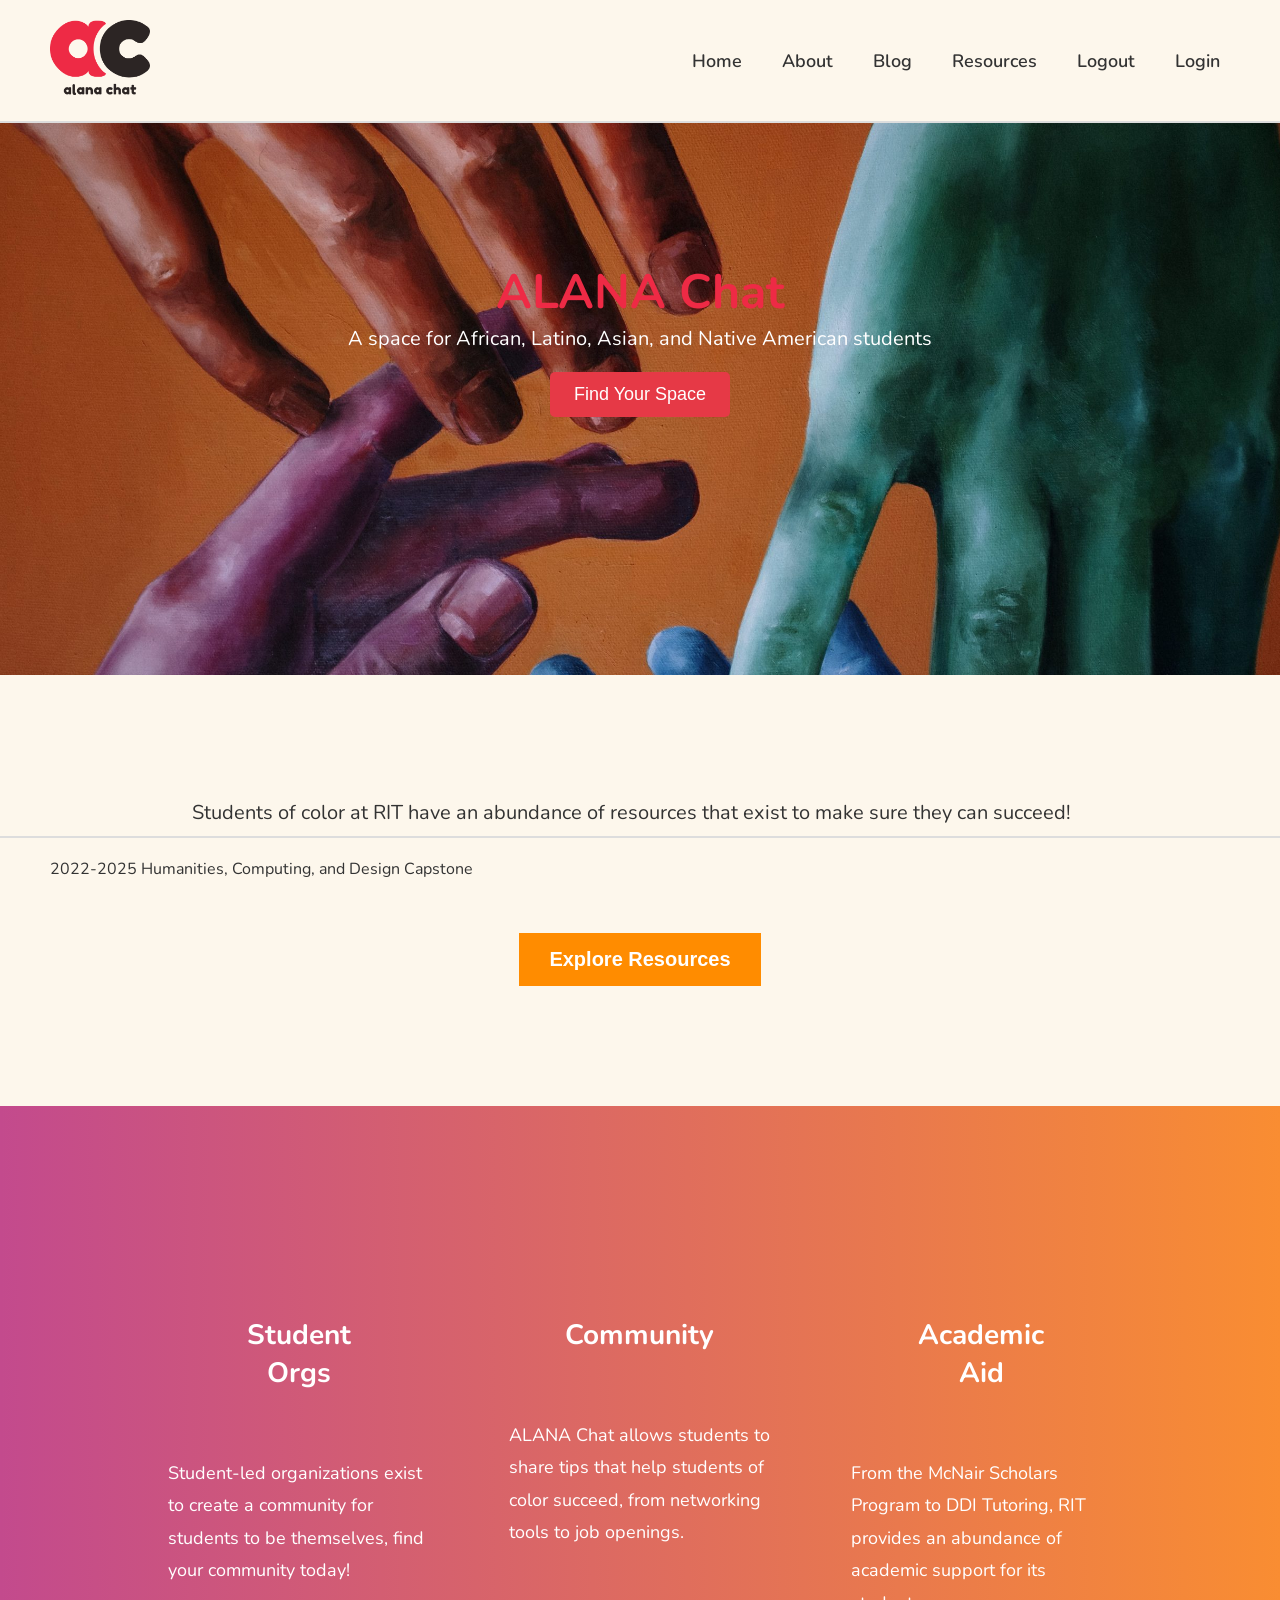
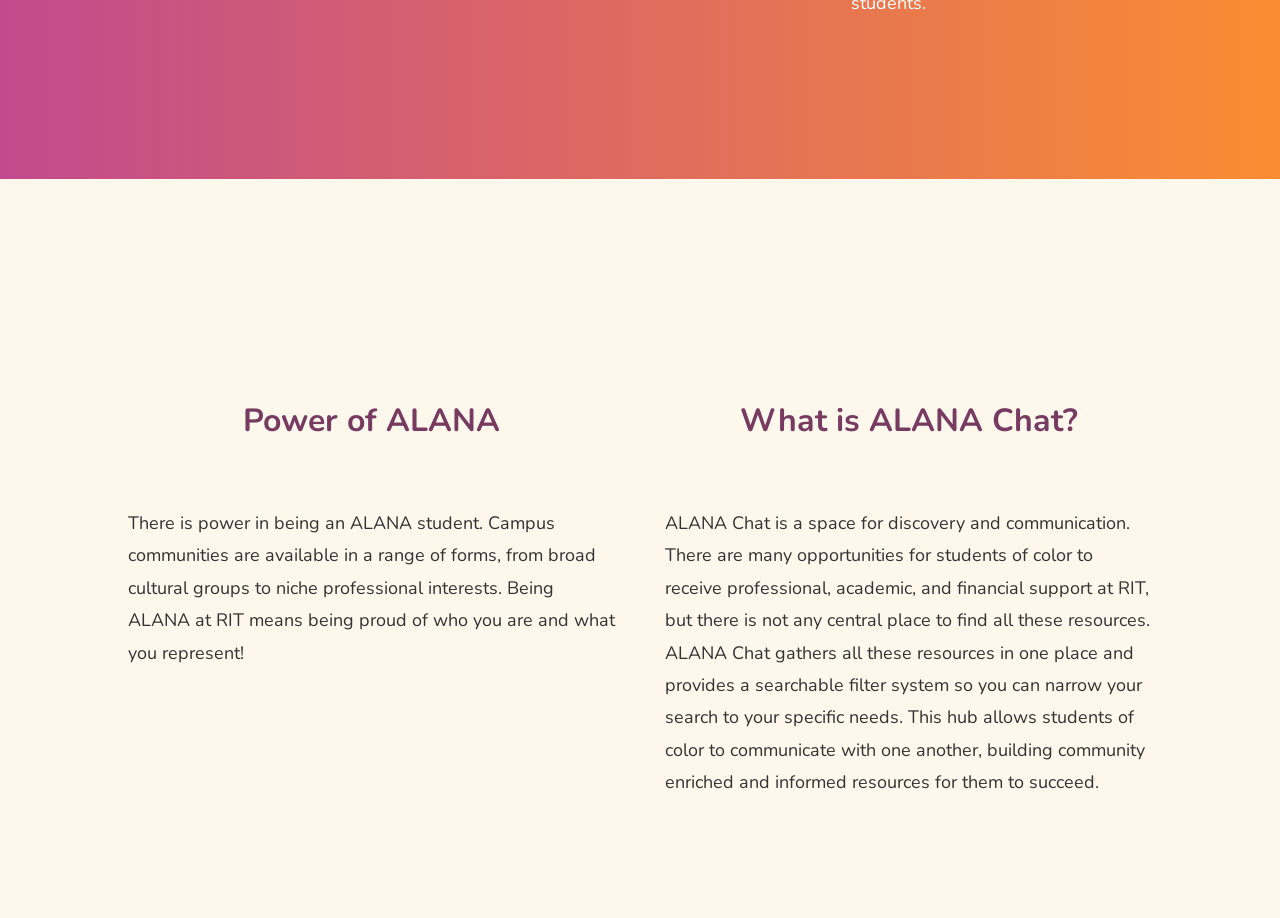
==== index.html @ 31219cce "adding working repository" ====
<!DOCTYPE html>
<html lang="en">
<head>
    <meta charset="UTF-8">
    <meta name="viewport" content="width=device-width, initial-scale=1.0">
    <title>ALANA Chat - Home</title>
    <link rel="stylesheet" href="assets/css/styles.css">
</head>
<body>
<div class="background"></div> <!-- Background Layer -->

<div class="content">
    <!-- Header -->
    <div id="header"></div>
    <script>
        fetch('header.php')
            .then(response => response.text())
            .then(data => document.getElementById('header').innerHTML = data);
    </script>

    <!-- Main Section -->
    <main>
        <section class="intro">
            <h1>ALANA Chat</h1>
            <p>A space for African, Latino, Asian, and Native American students</p>
            <button onclick="window.location.href='blog.php'">Find Your Space</button>
        </section>

        <section class="section-white">
            <p>Students of color at RIT have an abundance of resources that exist to make sure they can succeed! Here, you can find the resources you need to <strong>find your community.</strong> Everything from financial support, professional support, and even student-led organizations are here for you to use.</p>
            <button onclick="window.location.href='resources.php'">Explore Resources</button>
        </section>

        <section class="section-block">
            <div class="text-box">
                <h2>Student Orgs</h2>
                <p>Student-led organizations exist to create a community for students to be themselves, find your community today!</p>
            </div>
            <div class="text-box">
                <h2>Community</h2>
                <p>ALANA Chat allows students to share tips that help students of color succeed, from networking tools to job openings.</p>
            </div>
            <div class="text-box">
                <h2>Academic Aid</h2>
                <p>From the McNair Scholars Program to DDI Tutoring, RIT provides an abundance of academic support for its students.</p>
            </div>
        </section>

        <section class="info-section">
            <div class="info-box">
                <h2>Power of ALANA</h2>
                <p>There is power in being an ALANA student. Campus communities are available in a range of forms, from broad cultural groups to niche professional interests. Being ALANA at RIT means being proud of who you are and what you represent!</p>
            </div>
            <div class="info-box">
                <h2>What is ALANA Chat?</h2>
                <p>ALANA Chat is a space for discovery and communication. There are many opportunities for students of color to receive professional, academic, and financial support at RIT, but there is not any central place to find all these resources. ALANA Chat gathers all these resources in one place and provides a searchable filter system so you can narrow your search to your specific needs. This hub allows students of color to communicate with one another, building community enriched and informed resources for them to succeed.</p>
            </div>
        </section>

    </main>

    <!-- Footer -->
    <div id="footer"></div>
    <script>
        fetch('footer.html')
            .then(response => response.text())
            .then(data => document.getElementById('footer').innerHTML = data);
    </script>
</div>
</body>
</html>
---- assets/css/styles.css ----
/* Import Nunito Font */
@import url('https://fonts.googleapis.com/css2?family=Nunito:wght@300;400;600;700&display=swap');

/* Reset Styles */
* {
    margin: 0;
    padding: 0;
    box-sizing: border-box;
}

body {
    font-family: 'Nunito', sans-serif;
    background-color: #fdf7ec;
    color: #333;
    display: flex;
    flex-direction: column;
    min-height: 100vh;
}

/* Background Layer */
.background {
    position: absolute;
    top: 0;
    left: 0;
    width: 100%;
    height: 100vh;
    background-image: url('../img/background.jpg');
    background-repeat: no-repeat;
    background-size: cover;
    background-position: center;
    z-index: -1;
}

/* Header & Footer Styles */
header, footer {
    display: flex;
    justify-content: space-between;
    align-items: center;
    padding: 20px 50px;
    background-color: #fdf7ec;
    width: 100%;
    position: fixed;
    z-index: 1000;
}

header {
    top: 0;
    border-bottom: 2px solid #ddd;
}

footer {
    bottom: 0;
    border-top: 2px solid #ddd;
}

/* Logo Styling */
.logo {
    max-width: 150px;
}

.logo img {
    width: 100px;
    height: auto;
}

/* Navigation Styles */
nav ul, .footer-nav ul {
    list-style: none;
    display: flex;
    gap: 20px;
    margin: 0;
    padding: 0;
}

nav ul li, .footer-nav ul li {
    display: inline;
}

nav ul li a, .footer-nav ul li a {
    text-decoration: none;
    color: #333;
    font-size: 18px;
    font-weight: 600;
    padding: 5px 10px;
    transition: color 0.3s;
}

nav ul li a.active, nav ul li a:hover, .footer-nav ul li a:hover {
    color: #e63946;
    border-bottom: 2px solid #e63946;
}

/* Intro Section */
.intro {
    display: flex;
    flex-direction: column;
    align-items: center;
    justify-content: center;
    text-align: center;
    height: 75vh;
    color: white;
    position: relative;
    z-index: 2;
    background: transparent;
}

.intro h1 {
    font-size: 48px;
    font-weight: 700;
    color: #ee2a45;
}

.intro p {
    font-size: 20px;
    margin-bottom: 20px;
    font-weight: 400;
}

.intro button {
    background-color: #e63946;
    color: white;
    border: none;
    padding: 12px 24px;
    font-size: 18px;
    cursor: pointer;
    border-radius: 5px;
    transition: background 0.3s;
}

.intro button:hover {
    background-color: #c92d36;
}

/* Explore Resources Section */
.section-white {
    background-color: #fdf7ec;
    padding: 120px 15%;
    text-align: center;
    box-shadow: 0px 4px 10px rgba(0, 0, 0, 0.1);
}

.section-white p {
    font-size: 20px;
    line-height: 1.8;
    max-width: 900px;
    text-align: left;
    margin: 0 auto 30px auto;
}

.section-white button {
    background-color: darkorange;
    color: white;
    border: none;
    padding: 15px 30px;
    text-align: left;
    font-size: 20px;
    font-weight: 600;
    cursor: pointer;
    border-readius: 10px;
    transition: background 0.3s;
}

.section-white button:hover {
    background-color: #e76a3f;
}

/* Section Styling */
.section-block {
    display: flex;
    justify-content: space-between;
    padding: 120px 10%;
    text-align: left;
    background: linear-gradient(90deg, #C34A8D, #F98D32); /* Smooth transition */
    margin-bottom: 50px;
}


.section-block .text-box {
    flex: 1;
    max-width: 500px;
    padding: 40px;
    color: white;
}

.section-block h2 {
    font-size: 28px;
    font-weight: 700;
    margin-bottom: 15px;
}

.section-block p {
    font-size: 18px;
    line-height: 1.8;
}

/* Add Resource Section */
.add-resource-section {
    background-color: #fdf7ec;
    text-align: center;
    padding: 100px 15%;
}

.add-resource-section h3 {
    font-size: 32px;
    font-weight: 700;
    color: #773b62;
    margin-bottom: 20px;
}

.add-resource-section button {
    background-color: darkorange;
    color: white;
    border: none;
    padding: 15px 30px;
    text-align: left;
    font-size: 20px;
    font-weight: 600;
    cursor: pointer;
    border-radius: 10px;
    transition: background 0.3s;
}

.add-resource-section button:hover {
    background-color: #e76a3f;
    transform: scale(1.05);
}

/* Info Section */
.info-section {
    display: flex;
    justify-content: space-between;
    padding: 120px 10%;
    background-color: #fdf7ec;
    gap: 50px;
}

.info-box {
    flex: 1;
    max-width: 600px;
}

.info-box h2 {
    font-size: 32px;
    font-weight: 700;
    color: #773b62;
    margin-bottom: 15px;
}

.info-box p {
    font-size: 18px;
    line-height: 1.8;
    color: #333;
}

/*About page styling*/
.about-top {
    position: relative;
    top: 150px;
}

.about-top h1, h2, pre {
    text-align: center;
}

.about-top pre{
    font-family: 'Franklin Gothic Medium', 'Arial Narrow', Arial, sans-serif;
}

.about {
    position: relative;
    top: 100px;
}

.about h1, h2 {
    padding: 50px;
}

.about h2 {
    position: relative;
    top: -50px;
    left: -50px;
}

.about pre {
    position: relative;
    top: -100px;
    font-family: 'Franklin Gothic Medium', 'Arial Narrow', Arial, sans-serif;
    text-align: left;
}

.about image {
    position: relative;
    top: -50px;
    left: 500px;
}

#container {
    justify-content: center;
    gap: 15px;
    display: flex;
    flex-wrap: wrap;
 }

 #headnames {
    text-align: left;
    padding-left: 100px;
    text-decoration-line: underline;
 }
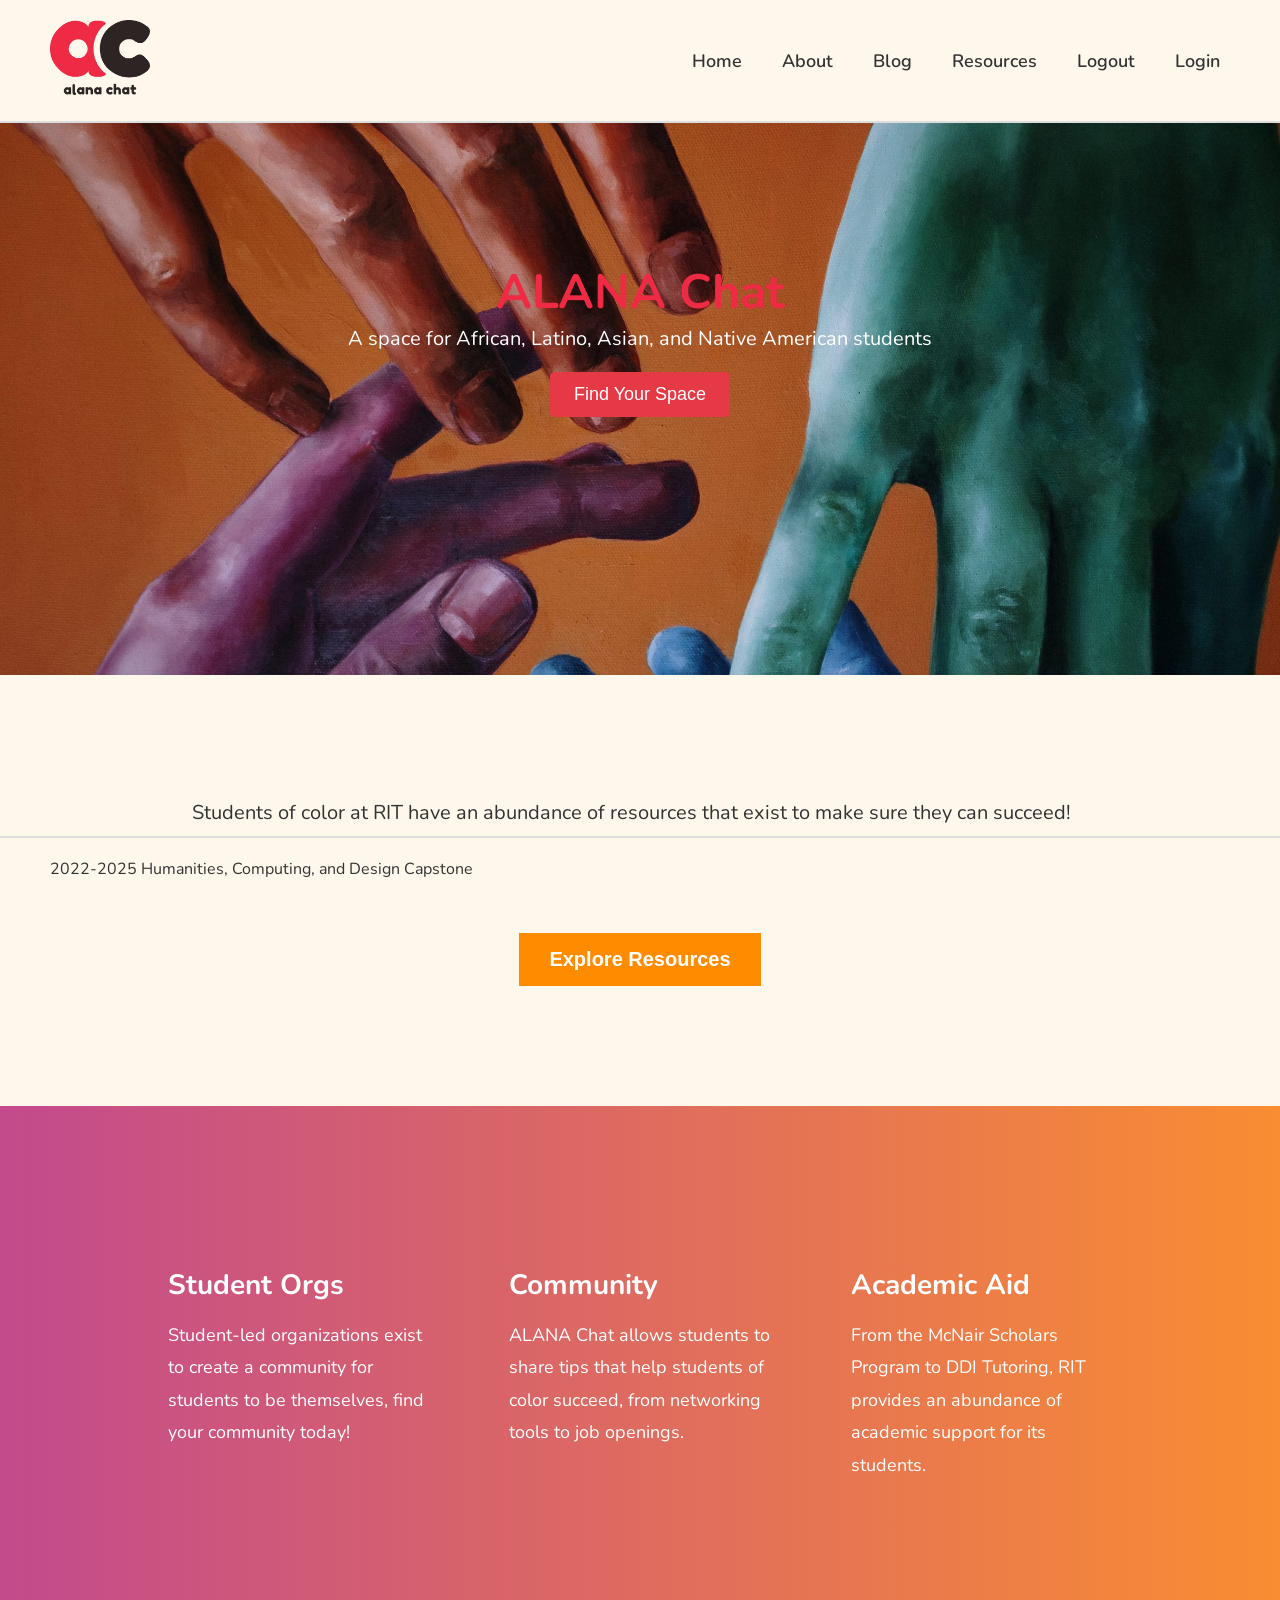
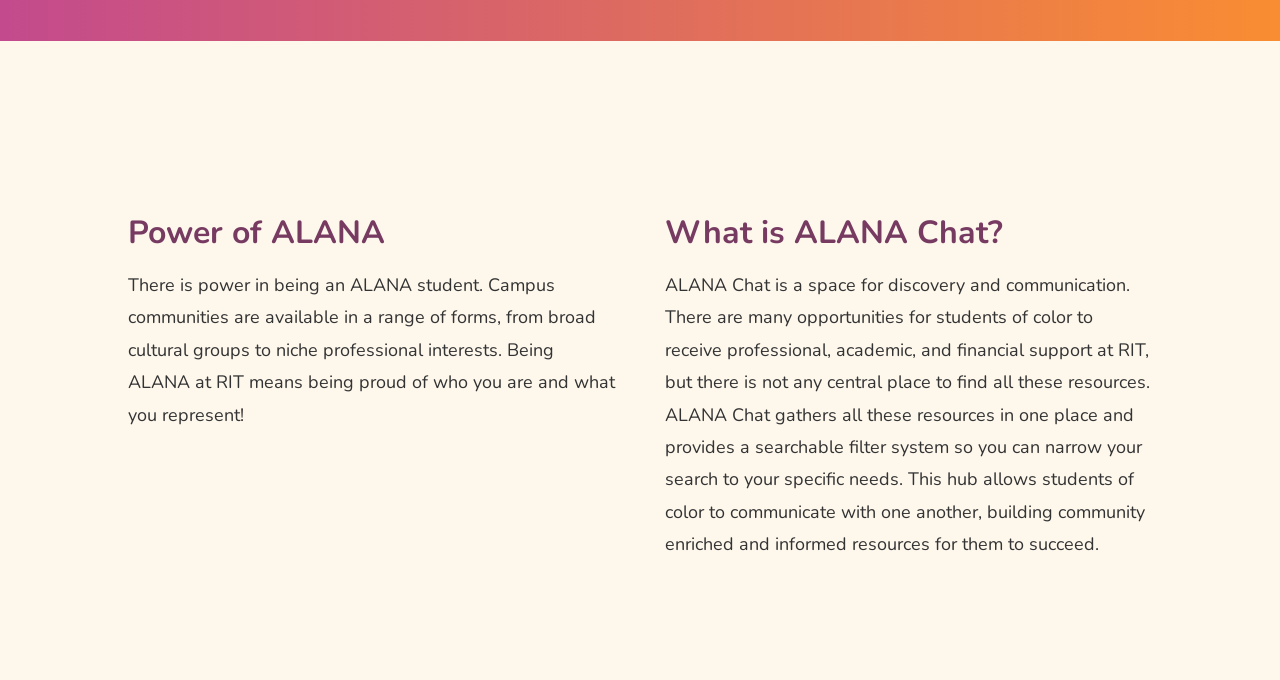
==== commit b9b96ff9: "redesigned about page, and implemented a local signup/login" ====
--- a/index.html
+++ b/index.html
@@ -23,7 +23,7 @@
         <section class="intro">
             <h1>ALANA Chat</h1>
             <p>A space for African, Latino, Asian, and Native American students</p>
-            <button onclick="window.location.href='blog.php'">Find Your Space</button>
+            <button onclick="window.location.href='resources.php'">Find Your Space</button>
         </section>
 
         <section class="section-white">
--- a/assets/css/styles.css
+++ b/assets/css/styles.css
@@ -252,57 +252,29 @@
     color: #333;
 }
 
-/*About page styling*/
-.about-top {
-    position: relative;
-    top: 150px;
-}
-
-.about-top h1, h2, pre {
-    text-align: center;
-}
-
-.about-top pre{
-    font-family: 'Franklin Gothic Medium', 'Arial Narrow', Arial, sans-serif;
-}
-
-.about {
-    position: relative;
-    top: 100px;
-}
-
-.about h1, h2 {
-    padding: 50px;
-}
-
-.about h2 {
-    position: relative;
-    top: -50px;
-    left: -50px;
-}
-
-.about pre {
-    position: relative;
-    top: -100px;
-    font-family: 'Franklin Gothic Medium', 'Arial Narrow', Arial, sans-serif;
-    text-align: left;
-}
-
-.about image {
-    position: relative;
-    top: -50px;
-    left: 500px;
-}
-
-#container {
+/* Generic container for cards and groups (keeps spacing consistent across site) */
+.container {
+    max-width: 1200px;
+    margin: 0 auto;
+    padding: 20px;
+}
+
+/* Generic card group spacing (used by many pages) */
+.group-box {
+    margin: 28px 0;
+    padding: 12px;
+}
+
+/* Cards wrapper used site-wide */
+.cards {
+    display: flex;
+    gap: 16px;
+    flex-wrap: wrap;
     justify-content: center;
-    gap: 15px;
-    display: flex;
-    flex-wrap: wrap;
- }
-
- #headnames {
-    text-align: left;
-    padding-left: 100px;
-    text-decoration-line: underline;
- }
+}
+
+/* Footer small text */
+footer p {
+    font-size: 14px;
+    color: #333;
+}
